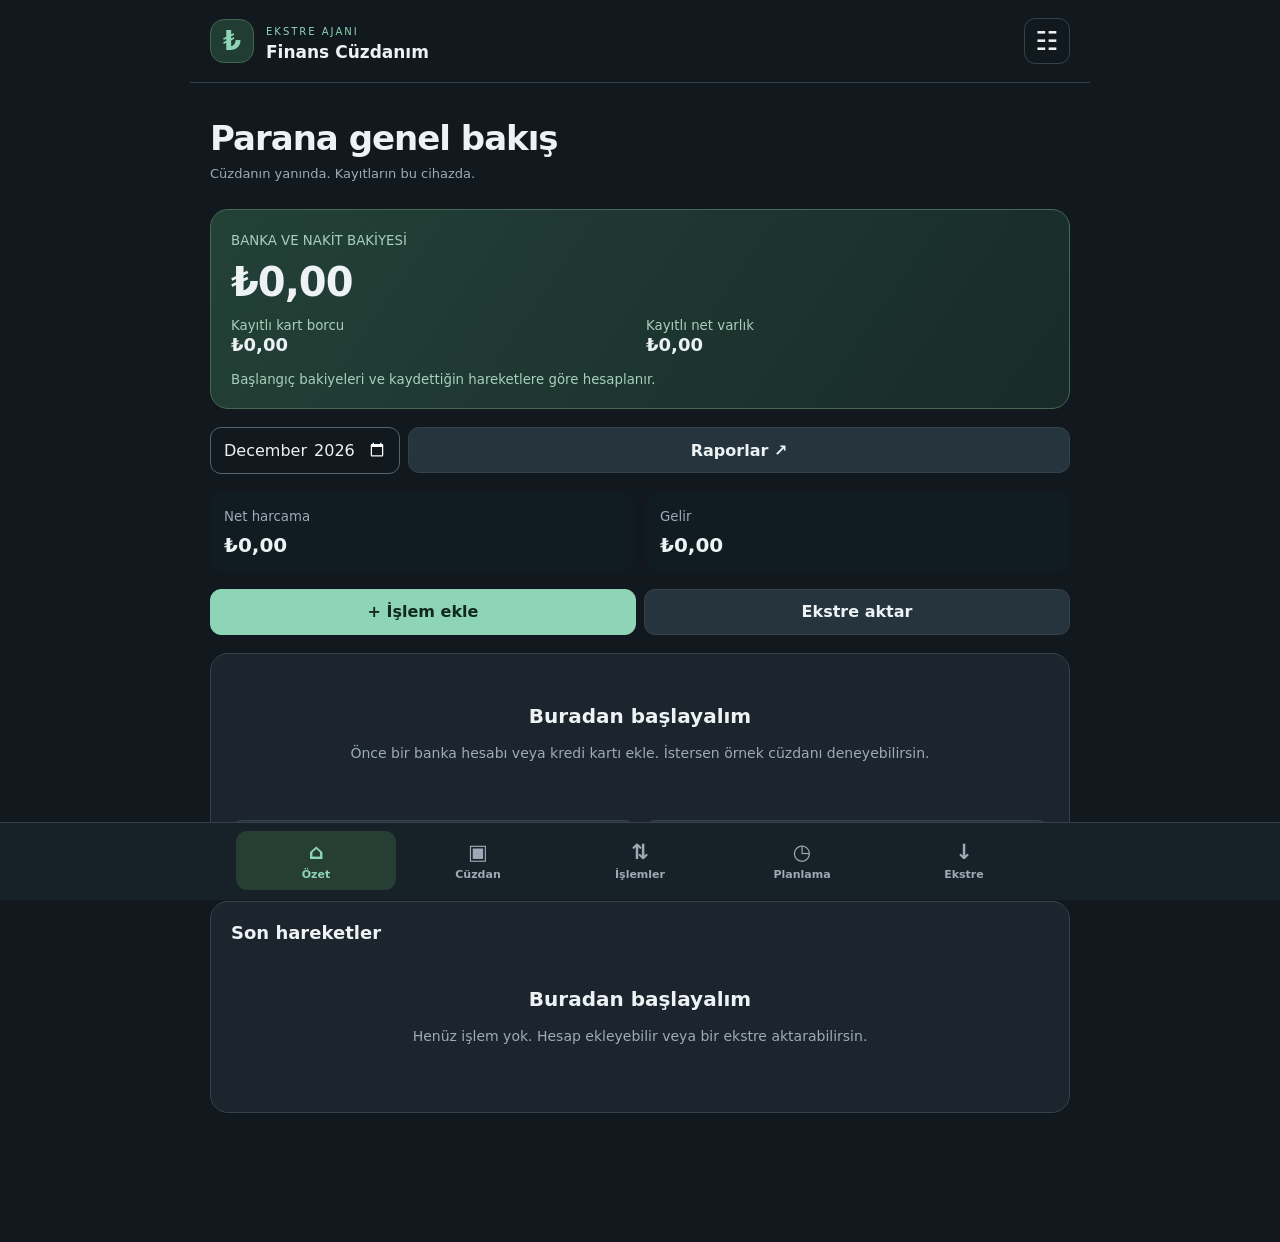
==== app/src/main/assets/index.html @ 7c77cdcc "Add offline Android wallet preview and APK verification workflow Add device-local wallet storage, PD" ====
<!doctype html><html lang="tr"><head><meta charset="utf-8"><meta name="viewport" content="width=device-width,initial-scale=1,viewport-fit=cover"><meta name="theme-color" content="#11181e"><meta http-equiv="Content-Security-Policy" content="default-src 'self'; script-src 'self'; style-src 'self'; connect-src 'none'; img-src 'self' data:; object-src 'none'; base-uri 'none'; form-action 'none'"><title>Ekstre Ajanı</title><link rel="stylesheet" href="style.css"><script type="module" src="app.mjs"></script></head><body><header><div class="brand"><b class="mark">₺</b><div><small>EKSTRE AJANI</small><strong>Finans Cüzdanım</strong></div></div><button id="settings" class="icon" aria-label="Ayarlar">☷</button></header><main id="main"></main><nav id="nav" aria-label="Ana menü"></nav><div id="toast" role="status" aria-live="polite"></div><dialog id="modal"><form id="form"><div class="dialog-head"><h2 id="dialog-title"></h2><button type="button" id="close" class="icon" aria-label="Kapat">×</button></div><div id="fields"></div><p id="form-error" role="alert"></p><button id="submit" class="primary" type="submit">Kaydet</button></form></dialog><input id="backup-file" type="file" accept="application/json,.json" hidden><input id="csv-file" type="file" accept="text/csv,.csv" hidden></body></html>
---- app/src/main/assets/style.css ----
:root{color-scheme:dark;--bg:#11181e;--panel:#1c252d;--line:#35424a;--mint:#8ed5b7;--muted:#9cabb6;--text:#edf2f5;font-family:system-ui,-apple-system,sans-serif;background:var(--bg);color:var(--text)}*{box-sizing:border-box}body{margin:0}header{display:flex;justify-content:space-between;align-items:center;padding:18px 20px;border-bottom:1px solid var(--line);max-width:900px;margin:auto}.brand{display:flex;gap:12px;align-items:center}.brand small{font-size:10px;letter-spacing:2px;color:var(--mint)}.brand strong{display:block;font-size:17px;margin-top:3px}.mark{background:#213d33;color:var(--mint);border:1px solid #406653;border-radius:14px;width:44px;height:44px;display:grid;place-items:center;font-size:26px}main{max-width:900px;margin:auto;padding:24px 20px 115px}h1{font-size:29px;letter-spacing:-1px;margin:0 0 6px}h2{font-size:18px;margin:0 0 14px}p{color:var(--muted);line-height:1.6}small{color:var(--muted)}button,input,select,textarea{font:inherit;min-height:46px;border-radius:11px;max-width:100%}button{cursor:pointer;color:var(--text);background:#26343d;border:1px solid var(--line);padding:10px 14px;font-weight:600}button:disabled{opacity:.5}.primary{background:var(--mint);color:#11291f;border-color:var(--mint)}.icon{background:transparent;font-size:26px;width:46px;padding:4px}.muted{color:var(--muted)}.lead{margin:0 0 24px;font-size:13px}.toolbar{display:flex;gap:8px;flex-wrap:wrap;align-items:center;margin:18px 0}.toolbar>*{flex:1;min-width:100px}input,select,textarea{width:100%;color:var(--text);background:var(--bg);border:1px solid #53636f;padding:12px}input[type=checkbox]{width:22px;min-height:24px;vertical-align:middle}label{display:block;font-size:13px;color:var(--muted);margin:14px 0 7px}textarea{min-height:90px}.panel{background:var(--panel);border:1px solid var(--line);border-radius:18px;padding:20px;margin:14px 0;overflow-wrap:anywhere}.hero{background:linear-gradient(125deg,#234137,#182b29);border-color:#456957}.hero small{color:#a8cfbc}.hero .big{font-size:clamp(26px,7vw,40px);letter-spacing:-1px;font-weight:650;margin:10px 0}.grid{display:grid;grid-template-columns:1fr 1fr;gap:12px}.metric{background:#111b22;padding:14px;border-radius:12px}.metric b{display:block;margin-top:8px;font-size:20px;overflow-wrap:anywhere}.row{display:flex;justify-content:space-between;align-items:center;gap:12px;padding:14px 0;border-bottom:1px solid var(--line)}.row:last-child{border:0}.row .left{min-width:0}.row strong{display:block;overflow-wrap:anywhere}.row small{display:block;margin-top:5px;font-size:12px;line-height:1.5}.row .amount{flex-shrink:0;color:var(--mint);text-align:right;max-width:45%;font-variant-numeric:tabular-nums}.transaction{cursor:pointer}.tag{font-size:11px;background:#2b4039;color:#a8dfc5;padding:4px 8px;border-radius:6px}.empty{text-align:center;padding:30px 12px}.empty b{display:block;font-size:20px;margin-bottom:8px}.empty p{font-size:14px}.danger{color:#ffb6b1}.warning{background:#3d3424;border:1px solid #6a5835;color:#f1d6a1;border-radius:12px;padding:14px;font-size:13px;line-height:1.5}.bar{width:100%;height:8px;accent-color:var(--mint);border:0;margin:10px 0}nav{position:fixed;bottom:0;left:0;right:0;display:flex;padding:8px 6px max(10px,env(safe-area-inset-bottom));background:#172128;border-top:1px solid var(--line);z-index:3;justify-content:center;gap:2px}nav button{flex:1;max-width:160px;background:transparent;border:0;color:var(--muted);padding:9px 3px;font-size:11px;min-height:58px}nav button span{display:block;font-size:21px;margin-bottom:4px}nav button.active{background:#263e34;color:var(--mint)}#toast{position:fixed;bottom:100px;left:16px;right:16px;max-width:700px;margin:auto;z-index:8;background:#344e42;border:1px solid var(--mint);border-radius:12px;padding:14px;display:none}#toast.visible{display:block}dialog{background:var(--panel);color:var(--text);border:1px solid var(--line);border-radius:20px;width:min(94vw,520px);max-height:88dvh;padding:22px}dialog::backdrop{background:#000b}.dialog-head{display:flex;align-items:center;justify-content:space-between;gap:8px}#submit{width:100%;margin-top:18px}#form-error{color:#ffb6b1}.preview{max-height:240px;overflow:auto}.period{max-width:190px}.actions{display:flex;gap:8px;margin-top:12px}.actions button{flex:1}.notice{font-size:12px}.chart-label{display:flex;justify-content:space-between;gap:15px;font-size:13px}.search{margin:16px 0}.divider{margin-top:26px}button:focus-visible,input:focus-visible,select:focus-visible{outline:2px solid var(--mint);outline-offset:3px}@media(min-width:700px){main{padding-top:35px}.dashboard{display:grid;grid-template-columns:1fr 1fr;gap:16px}.dashboard>.panel{margin:0}h1{font-size:34px}}@media(max-width:350px){main{padding:18px 12px 110px}.panel{padding:15px}.metric b{font-size:17px}.row{gap:6px}}
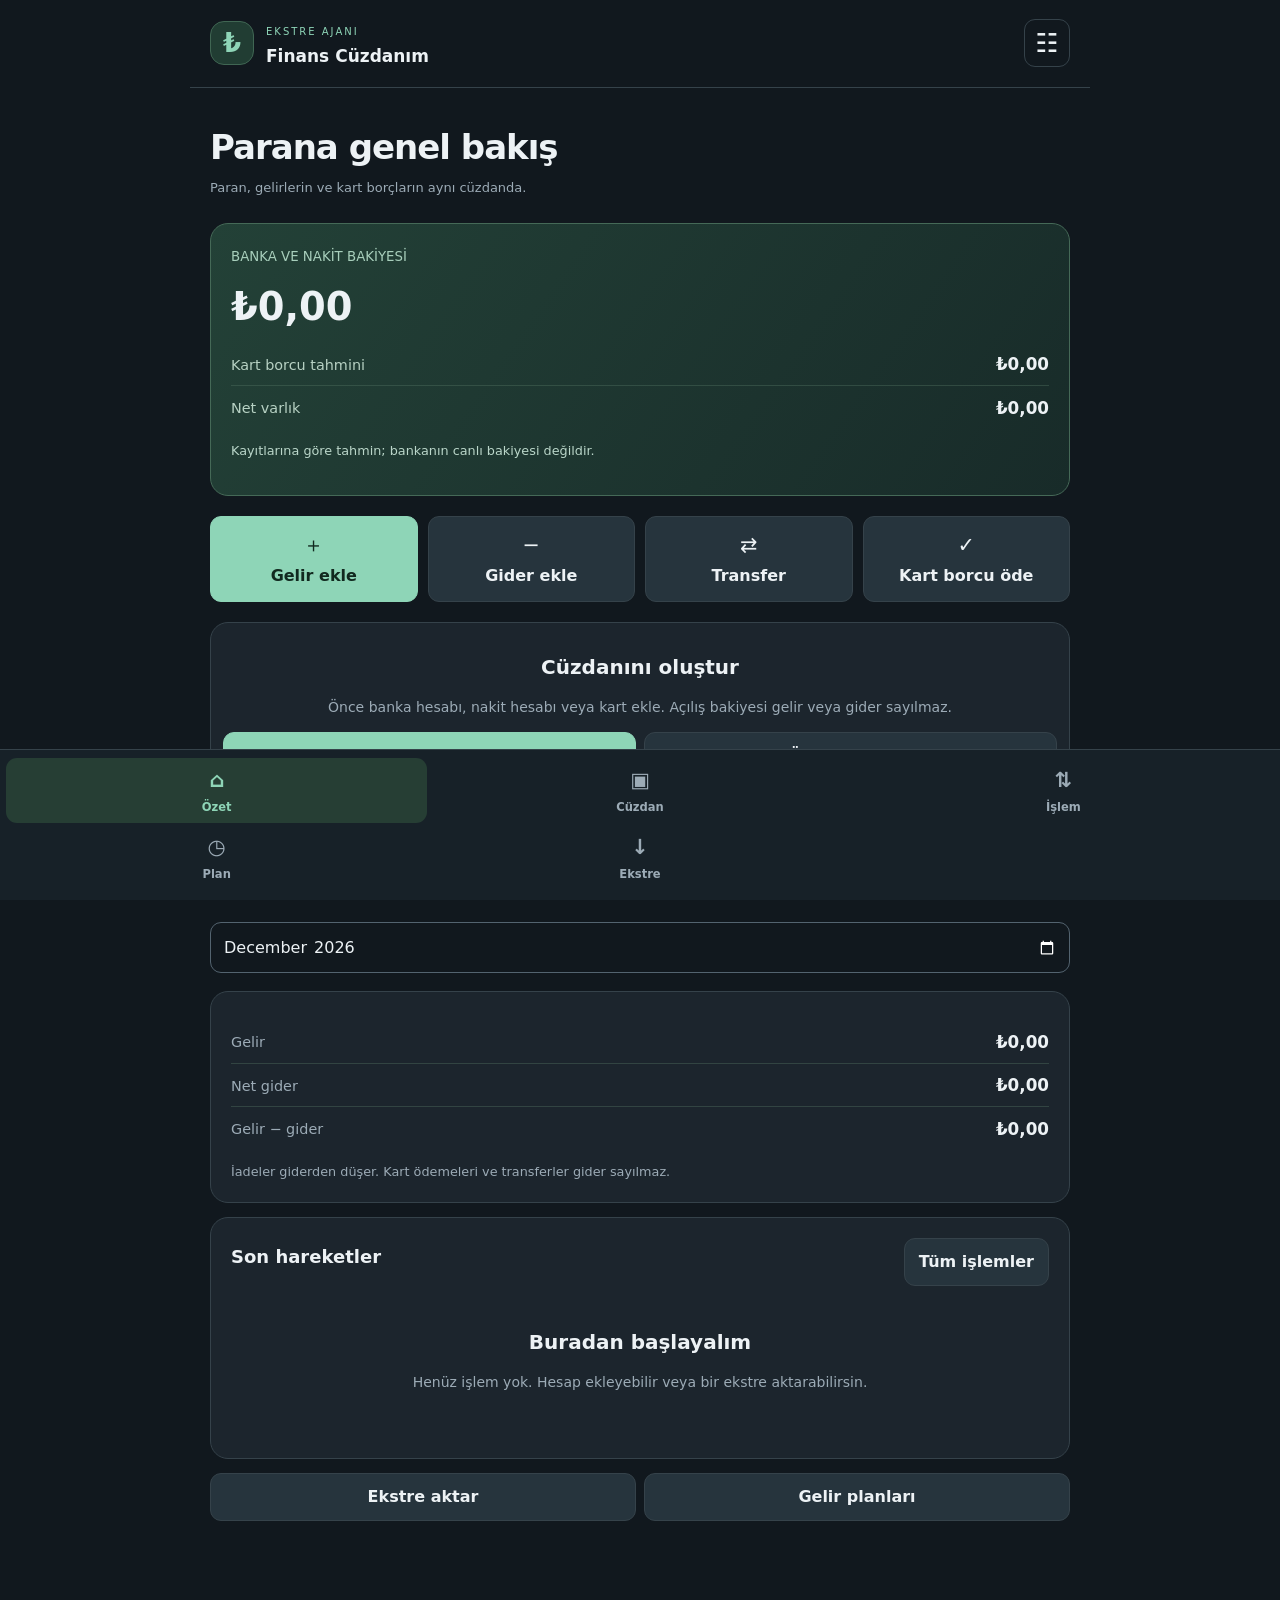
==== commit 1f2cc47f: "Improve mobile wallet income, card payment and statement safety" ====
--- a/app/src/main/assets/index.html
+++ b/app/src/main/assets/index.html
@@ -1 +1 @@
-<!doctype html><html lang="tr"><head><meta charset="utf-8"><meta name="viewport" content="width=device-width,initial-scale=1,viewport-fit=cover"><meta name="theme-color" content="#11181e"><meta http-equiv="Content-Security-Policy" content="default-src 'self'; script-src 'self'; style-src 'self'; connect-src 'none'; img-src 'self' data:; object-src 'none'; base-uri 'none'; form-action 'none'"><title>Ekstre Ajanı</title><link rel="stylesheet" href="style.css"><script type="module" src="app.mjs"></script></head><body><header><div class="brand"><b class="mark">₺</b><div><small>EKSTRE AJANI</small><strong>Finans Cüzdanım</strong></div></div><button id="settings" class="icon" aria-label="Ayarlar">☷</button></header><main id="main"></main><nav id="nav" aria-label="Ana menü"></nav><div id="toast" role="status" aria-live="polite"></div><dialog id="modal"><form id="form"><div class="dialog-head"><h2 id="dialog-title"></h2><button type="button" id="close" class="icon" aria-label="Kapat">×</button></div><div id="fields"></div><p id="form-error" role="alert"></p><button id="submit" class="primary" type="submit">Kaydet</button></form></dialog><input id="backup-file" type="file" accept="application/json,.json" hidden><input id="csv-file" type="file" accept="text/csv,.csv" hidden></body></html>
+<!doctype html><html lang="tr"><head><meta charset="utf-8"><meta name="viewport" content="width=device-width,initial-scale=1,viewport-fit=cover"><meta name="theme-color" content="#11181e"><meta http-equiv="Content-Security-Policy" content="default-src 'self'; script-src 'self'; style-src 'self'; connect-src 'none'; img-src 'self' data:; object-src 'none'; base-uri 'none'; form-action 'none'"><title>Ekstre Ajanı</title><link rel="stylesheet" href="style.css"><link rel="stylesheet" href="wallet-v2.css"><script type="module" src="app.mjs"></script></head><body><header><div class="brand"><b class="mark">₺</b><div><small>EKSTRE AJANI</small><strong>Finans Cüzdanım</strong></div></div><button id="settings" class="icon" aria-label="Ayarlar">☷</button></header><main id="main"></main><nav id="nav" aria-label="Ana menü"></nav><div id="toast" role="status" aria-live="polite"></div><dialog id="modal"><form id="form"><div class="dialog-head"><h2 id="dialog-title"></h2><button type="button" id="close" class="icon" aria-label="Kapat">×</button></div><div id="fields"></div><p id="form-error" role="alert"></p><button id="submit" class="primary" type="submit">Kaydet</button></form></dialog><input id="backup-file" type="file" accept="application/json,.json" hidden><input id="csv-file" type="file" accept="text/csv,.csv" hidden></body></html>
--- a/app/src/main/assets/style.css
+++ b/app/src/main/assets/style.css
@@ -1 +1,33 @@
 :root{color-scheme:dark;--bg:#11181e;--panel:#1c252d;--line:#35424a;--mint:#8ed5b7;--muted:#9cabb6;--text:#edf2f5;font-family:system-ui,-apple-system,sans-serif;background:var(--bg);color:var(--text)}*{box-sizing:border-box}body{margin:0}header{display:flex;justify-content:space-between;align-items:center;padding:18px 20px;border-bottom:1px solid var(--line);max-width:900px;margin:auto}.brand{display:flex;gap:12px;align-items:center}.brand small{font-size:10px;letter-spacing:2px;color:var(--mint)}.brand strong{display:block;font-size:17px;margin-top:3px}.mark{background:#213d33;color:var(--mint);border:1px solid #406653;border-radius:14px;width:44px;height:44px;display:grid;place-items:center;font-size:26px}main{max-width:900px;margin:auto;padding:24px 20px 115px}h1{font-size:29px;letter-spacing:-1px;margin:0 0 6px}h2{font-size:18px;margin:0 0 14px}p{color:var(--muted);line-height:1.6}small{color:var(--muted)}button,input,select,textarea{font:inherit;min-height:46px;border-radius:11px;max-width:100%}button{cursor:pointer;color:var(--text);background:#26343d;border:1px solid var(--line);padding:10px 14px;font-weight:600}button:disabled{opacity:.5}.primary{background:var(--mint);color:#11291f;border-color:var(--mint)}.icon{background:transparent;font-size:26px;width:46px;padding:4px}.muted{color:var(--muted)}.lead{margin:0 0 24px;font-size:13px}.toolbar{display:flex;gap:8px;flex-wrap:wrap;align-items:center;margin:18px 0}.toolbar>*{flex:1;min-width:100px}input,select,textarea{width:100%;color:var(--text);background:var(--bg);border:1px solid #53636f;padding:12px}input[type=checkbox]{width:22px;min-height:24px;vertical-align:middle}label{display:block;font-size:13px;color:var(--muted);margin:14px 0 7px}textarea{min-height:90px}.panel{background:var(--panel);border:1px solid var(--line);border-radius:18px;padding:20px;margin:14px 0;overflow-wrap:anywhere}.hero{background:linear-gradient(125deg,#234137,#182b29);border-color:#456957}.hero small{color:#a8cfbc}.hero .big{font-size:clamp(26px,7vw,40px);letter-spacing:-1px;font-weight:650;margin:10px 0}.grid{display:grid;grid-template-columns:1fr 1fr;gap:12px}.metric{background:#111b22;padding:14px;border-radius:12px}.metric b{display:block;margin-top:8px;font-size:20px;overflow-wrap:anywhere}.row{display:flex;justify-content:space-between;align-items:center;gap:12px;padding:14px 0;border-bottom:1px solid var(--line)}.row:last-child{border:0}.row .left{min-width:0}.row strong{display:block;overflow-wrap:anywhere}.row small{display:block;margin-top:5px;font-size:12px;line-height:1.5}.row .amount{flex-shrink:0;color:var(--mint);text-align:right;max-width:45%;font-variant-numeric:tabular-nums}.transaction{cursor:pointer}.tag{font-size:11px;background:#2b4039;color:#a8dfc5;padding:4px 8px;border-radius:6px}.empty{text-align:center;padding:30px 12px}.empty b{display:block;font-size:20px;margin-bottom:8px}.empty p{font-size:14px}.danger{color:#ffb6b1}.warning{background:#3d3424;border:1px solid #6a5835;color:#f1d6a1;border-radius:12px;padding:14px;font-size:13px;line-height:1.5}.bar{width:100%;height:8px;accent-color:var(--mint);border:0;margin:10px 0}nav{position:fixed;bottom:0;left:0;right:0;display:flex;padding:8px 6px max(10px,env(safe-area-inset-bottom));background:#172128;border-top:1px solid var(--line);z-index:3;justify-content:center;gap:2px}nav button{flex:1;max-width:160px;background:transparent;border:0;color:var(--muted);padding:9px 3px;font-size:11px;min-height:58px}nav button span{display:block;font-size:21px;margin-bottom:4px}nav button.active{background:#263e34;color:var(--mint)}#toast{position:fixed;bottom:100px;left:16px;right:16px;max-width:700px;margin:auto;z-index:8;background:#344e42;border:1px solid var(--mint);border-radius:12px;padding:14px;display:none}#toast.visible{display:block}dialog{background:var(--panel);color:var(--text);border:1px solid var(--line);border-radius:20px;width:min(94vw,520px);max-height:88dvh;padding:22px}dialog::backdrop{background:#000b}.dialog-head{display:flex;align-items:center;justify-content:space-between;gap:8px}#submit{width:100%;margin-top:18px}#form-error{color:#ffb6b1}.preview{max-height:240px;overflow:auto}.period{max-width:190px}.actions{display:flex;gap:8px;margin-top:12px}.actions button{flex:1}.notice{font-size:12px}.chart-label{display:flex;justify-content:space-between;gap:15px;font-size:13px}.search{margin:16px 0}.divider{margin-top:26px}button:focus-visible,input:focus-visible,select:focus-visible{outline:2px solid var(--mint);outline-offset:3px}@media(min-width:700px){main{padding-top:35px}.dashboard{display:grid;grid-template-columns:1fr 1fr;gap:16px}.dashboard>.panel{margin:0}h1{font-size:34px}}@media(max-width:350px){main{padding:18px 12px 110px}.panel{padding:15px}.metric b{font-size:17px}.row{gap:6px}}
+:root{--nav-height:90px}
+html{overflow-x:clip}body{font-size:1rem;line-height:1.45}
+header{gap:12px}.brand{min-width:0}.brand>div{min-width:0}.mark{flex:none}
+main{padding-bottom:calc(var(--nav-height) + 36px)}
+.panel{overflow-wrap:break-word;min-width:0}
+.grid{grid-template-columns:repeat(auto-fit,minmax(min(100%,18rem),1fr))}
+.grid>*{min-width:0}
+.money{display:inline-block;max-width:100%;white-space:nowrap;word-break:normal;overflow-wrap:normal;font-variant-numeric:tabular-nums;vertical-align:bottom;line-height:1.35;letter-spacing:0}
+.metric b,.hero h2,.hero .big{overflow-wrap:normal;word-break:normal;min-width:0;max-width:100%}
+.metric b{font-size:1.3rem}.hero .big{font-size:clamp(1.5rem,6vw,2.4rem)}
+.row{flex-wrap:wrap;align-items:flex-start;gap:10px}
+.row>*{min-width:0;max-width:100%}.row>.left{flex:1 1 15rem}
+.row>button{min-width:48px;flex-shrink:0}
+.row>strong,.row>div:first-child{flex:1 1 14rem}
+.row>.amount{flex:1 1 100%;max-width:100%;text-align:left;font-weight:650}
+.row>b,.row>strong:last-child{flex:0 1 auto}
+.row small{font-size:.8rem}.row .left strong{line-height:1.5}
+.toolbar,.actions{flex-wrap:wrap;align-items:stretch}.toolbar>*,.actions>*{flex:1 1 13rem;min-width:0}
+button{min-width:44px;min-height:48px;line-height:1.4;white-space:normal;overflow-wrap:break-word}
+.actions button{min-width:min(100%,10rem)}
+input,select,textarea{min-width:0;font-size:1rem}input[type=month],input[type=date]{width:100%;min-width:0;min-height:48px}.period{max-width:100%}
+.chart-label{display:flex;flex-wrap:wrap;align-items:flex-start;gap:5px;font-size:.9rem}.chart-label>span{flex:1 1 16rem;min-width:0}.chart-label>b{flex:0 1 auto;max-width:100%}
+.card-details{margin:16px 0}.card-details>div{border-bottom:1px solid var(--line);padding:10px 0}.card-details dt{color:var(--muted);font-size:.85rem}.card-details dd{margin:6px 0 0;font-weight:600}
+nav{display:grid;grid-template-columns:repeat(5,minmax(0,1fr));gap:2px;align-items:stretch}nav.expanded{grid-template-columns:repeat(3,minmax(0,1fr))}
+nav button{max-width:none;width:100%;min-width:0;min-height:58px;font-size:.72rem;overflow-wrap:normal;padding:8px 2px}nav button span{font-size:1.3rem}
+dialog{max-height:calc(100dvh - 24px);width:min(calc(100vw - 20px),520px);overflow-y:auto;padding:18px;overscroll-behavior:contain;scroll-padding-bottom:80px}
+.dialog-head{position:sticky;top:-18px;background:var(--panel);padding:8px 0;z-index:2;align-items:flex-start}.dialog-head h2{margin:4px 0;font-size:1.2rem}.dialog-head .icon{flex:none}
+dialog #submit{position:sticky;bottom:-12px;z-index:2;box-shadow:0 0 0 8px var(--panel)}dialog input,dialog select{scroll-margin:80px 0}
+#toast{bottom:calc(var(--nav-height) + 10px);max-height:35dvh;overflow:auto;font-size:.9rem;pointer-events:none}
+.preview{max-height:35dvh}.notice{font-size:.8rem}.warning p{color:inherit}
+[hidden]{display:none!important}
+@media(max-width:600px){main{padding-left:14px;padding-right:14px}.panel{padding:16px}.grid{grid-template-columns:minmax(0,1fr)}.hero .grid{gap:6px}.row>b{flex-basis:100%}.chart-label>b{flex-basis:100%}.actions{flex-direction:column}.row>div:last-child:not(:first-child){max-width:100%}.row>div:last-child>button{margin:4px;min-width:48px}.brand strong{font-size:1rem}h1{font-size:1.65rem}.lead{font-size:.9rem}.row .left strong{overflow-wrap:anywhere}}
--- a/app/src/main/assets/wallet-v2.css
+++ b/app/src/main/assets/wallet-v2.css
@@ -0,0 +1,85 @@
+.wallet-v2{min-width:0;--soft-mint:#233e35}
+.wallet-v2 h1,.wallet-v2 h2,.wallet-v2 h3{overflow-wrap:anywhere}
+.wallet-v2 h3{font-size:1rem;margin:18px 0 10px}
+.wallet-v2 .summary-grid{display:grid;grid-template-columns:repeat(auto-fit,minmax(min(100%,14rem),1fr));gap:12px;margin:14px 0}
+.wallet-v2 .summary-grid>*{min-width:0;max-width:100%}
+.wallet-v2 .metric{min-width:0;padding:16px;background:#152029;border:1px solid #33463f}
+.wallet-v2 .metric>small{display:block;line-height:1.45}
+.wallet-v2 .metric>b{display:block;max-width:100%;margin-top:10px;font-size:1.35rem;line-height:1.4}
+.wallet-v2 .metric .notice{margin-bottom:0}
+.wallet-v2 .hero .metric{background:#14282180;border-color:#466653}
+.wallet-v2 .hero .notice{color:#bad6c9}
+.wallet-v2 .compact-totals{margin:8px 0}
+.wallet-v2 .compact-totals>div{display:flex;align-items:baseline;justify-content:space-between;flex-wrap:wrap;gap:4px 12px;padding:9px 0;border-bottom:1px solid #54736166;min-width:0}
+.wallet-v2 .compact-totals>div:last-child{border-bottom:0}
+.wallet-v2 .compact-totals dt{color:var(--muted);font-size:.9rem;flex:1 1 10rem;min-width:0}
+.wallet-v2 .compact-totals dd{margin:0;flex:0 1 auto;min-width:0;max-width:100%;font-size:1.05rem;font-weight:650}
+.wallet-v2 .hero .compact-totals dt{color:#b7d1c3}
+.wallet-v2 .month-summary .notice{margin-bottom:0}
+.wallet-v2 .optional-detail>summary{min-height:48px;padding:8px 0;font-weight:650;cursor:pointer;line-height:1.5}
+.wallet-v2 .optional-detail>summary::marker{color:var(--mint)}
+.wallet-v2 .quick-actions{display:grid;grid-template-columns:repeat(2,minmax(0,1fr));gap:10px;margin:20px 0}
+.wallet-v2 .quick-actions button{display:flex;gap:9px;align-items:center;justify-content:center;min-height:64px;padding:14px 10px;font-size:1rem;line-height:1.4;min-width:0}
+.wallet-v2 .quick-actions .action-symbol{font-size:1.3rem;font-weight:500;flex:none}
+.wallet-v2 .section-heading,.wallet-v2 .detail-heading{display:flex;align-items:flex-start;justify-content:space-between;gap:12px;flex-wrap:wrap}
+.wallet-v2 .section-heading{margin-bottom:12px}
+.wallet-v2 .section-heading>h2,.wallet-v2 .section-heading>div{flex:1 1 12rem;margin:6px 0 0;min-width:0}
+.wallet-v2 .section-heading>button{flex:0 1 auto;min-width:0}
+.wallet-v2 .section-heading h2{margin-bottom:4px}
+.wallet-v2 .month-heading{margin-top:28px;margin-bottom:0}
+.wallet-v2 .month-heading .notice{margin:6px 0}
+.wallet-v2 .detail-heading>div{flex:1 1 16rem;min-width:0}
+.wallet-v2 .detail-heading>button{flex:0 1 16rem;min-height:52px}
+.wallet-v2 .planned-income{display:flex;gap:16px;align-items:center;flex-wrap:wrap}
+.wallet-v2 .planned-income>div{flex:1 1 14rem;min-width:0}
+.wallet-v2 .planned-income>button{flex:0 1 14rem}
+.wallet-v2 .account-grid{display:grid;grid-template-columns:repeat(auto-fit,minmax(min(100%,20rem),1fr));gap:14px}
+.wallet-v2 .account-tile{margin:0;min-width:0}
+.wallet-v2 .account-open{display:block;text-align:left;width:100%;max-width:100%;min-width:0;border:0;background:transparent;padding:0 0 14px;border-radius:6px}
+.wallet-v2 .account-open .account-title{display:flex;align-items:flex-start;justify-content:space-between;gap:12px;font-size:1.15rem;font-weight:650;margin-bottom:14px}
+.wallet-v2 .account-title>span{flex:none;color:var(--mint)}
+.wallet-v2 .account-open>small{display:block;margin-top:9px;font-weight:400}
+.wallet-v2 .account-open>b{display:block;margin:7px 0;font-size:1.5rem;max-width:100%}
+.wallet-v2 .account-open>b.card-credit{font-size:1.1rem;color:var(--mint)}
+.wallet-v2 .account-tile .actions{margin-top:0}
+.wallet-v2 .account-tile .actions button{min-height:48px}
+.wallet-v2 .back-link{margin-bottom:18px;background:transparent;border-color:transparent;padding-left:0;color:var(--mint)}
+.wallet-v2 .card-details{margin-top:12px;margin-bottom:12px}
+.wallet-v2 .card-details>div{display:grid;grid-template-columns:minmax(0,1fr);gap:6px}
+.wallet-v2 .card-details dd{margin:0;min-width:0;max-width:100%}
+.wallet-v2 .installment-item,.wallet-v2 .income-plan{padding:12px 0;border-bottom:1px solid var(--line)}
+.wallet-v2 .installment-item:last-child,.wallet-v2 .income-plan:last-child{border-bottom:0}
+.wallet-v2 .installment-item .row{border:0;padding-bottom:0}
+.wallet-v2 .income-plan .row{border:0}
+.wallet-v2 .comparison-values{display:grid;grid-template-columns:repeat(auto-fit,minmax(min(100%,12rem),1fr));gap:12px;margin:0}
+.wallet-v2 .comparison-values>div{min-width:0}
+.wallet-v2 .comparison-values dt{font-size:.85rem;color:var(--muted)}
+.wallet-v2 .comparison-values dd{margin:5px 0 0;font-weight:650;min-width:0;max-width:100%}
+.wallet-v2 .month-comparison{padding:16px 0;border-bottom:1px solid var(--line)}
+.wallet-v2 .month-comparison:last-child{border-bottom:0}
+.wallet-v2 .month-comparison h3{color:var(--mint);margin-top:0}
+.wallet-v2 .reconciliation{border-radius:12px;padding:16px;margin:18px 0}
+.wallet-v2 .reconciliation.verified{background:#213b31;border:1px solid #4b745f}
+.wallet-v2 .reconciliation h3{margin-top:0}
+.wallet-v2 .reconciliation p,.wallet-v2 .reconciliation dt{color:inherit}
+.wallet-v2 .reconciliation ul{padding-left:22px;line-height:1.6}
+.wallet-v2 .reconciliation li+li{margin-top:8px}
+.wallet-v2 .acknowledge{display:flex;gap:12px;align-items:flex-start;line-height:1.5;color:inherit;padding:12px 0;margin-bottom:0;cursor:pointer}
+.wallet-v2 .acknowledge input{flex:0 0 24px;min-width:24px;min-height:24px;margin:2px 0}
+.wallet-v2 .acknowledge span{flex:1;min-width:0}
+.wallet-v2 .import-preview{max-height:55dvh;overscroll-behavior:contain;padding-right:4px;border-block:1px solid var(--line)}
+.wallet-v2 .import-row{padding:12px 0;border-bottom:1px solid var(--line)}
+.wallet-v2 .import-row:last-child{border-bottom:0}
+.wallet-v2 .import-row .row{border:0;padding-top:0}
+.wallet-v2 .raw-source{color:var(--muted);font-size:.85rem;min-width:0}
+.wallet-v2 .raw-source summary{cursor:pointer;min-height:44px;padding:12px 0;line-height:1.5;color:#b6c6bf}
+.wallet-v2 .raw-source p{white-space:pre-wrap;overflow-wrap:anywhere;background:#111b22;border-radius:8px;padding:12px;margin:0}
+.wallet-v2 .text-button{display:block;border:0;padding:0;background:transparent;color:var(--mint);text-align:left;font-weight:650;min-height:48px;min-width:0}
+.wallet-v2 .empty-note{padding:8px 0;margin:6px 0}
+.wallet-v2 .warning{margin:16px 0}
+.wallet-v2 .warning>strong{display:block;line-height:1.5}
+.wallet-v2 .warning>button{margin-top:4px;max-width:100%}
+.wallet-v2 .money{white-space:nowrap;overflow-wrap:normal;word-break:normal}
+@media(min-width:700px){.wallet-v2 .quick-actions{grid-template-columns:repeat(4,minmax(0,1fr))}.wallet-v2 .quick-actions button{flex-direction:column;gap:5px}.wallet-v2 .card-details>div{grid-template-columns:minmax(0,1fr) minmax(0,1fr);align-items:start;gap:20px}.wallet-v2 .card-details dd{text-align:right}}
+@media(max-width:600px){.wallet-v2 .summary-grid,.wallet-v2 .comparison-values{grid-template-columns:minmax(0,1fr)}.wallet-v2 .quick-actions button{flex-direction:column;gap:5px;min-height:80px}.wallet-v2 .section-heading>button{flex-basis:100%}.wallet-v2 .detail-heading>button{flex-basis:100%;margin-bottom:12px}.wallet-v2 .planned-income>button{flex-basis:100%}.wallet-v2 .account-open>b{font-size:1.4rem}}
+@media(max-width:350px){.wallet-v2 .quick-actions{gap:8px}.wallet-v2 .quick-actions button{padding:12px 7px}.wallet-v2 .metric{padding:14px}.wallet-v2 .reconciliation{padding:12px}}
